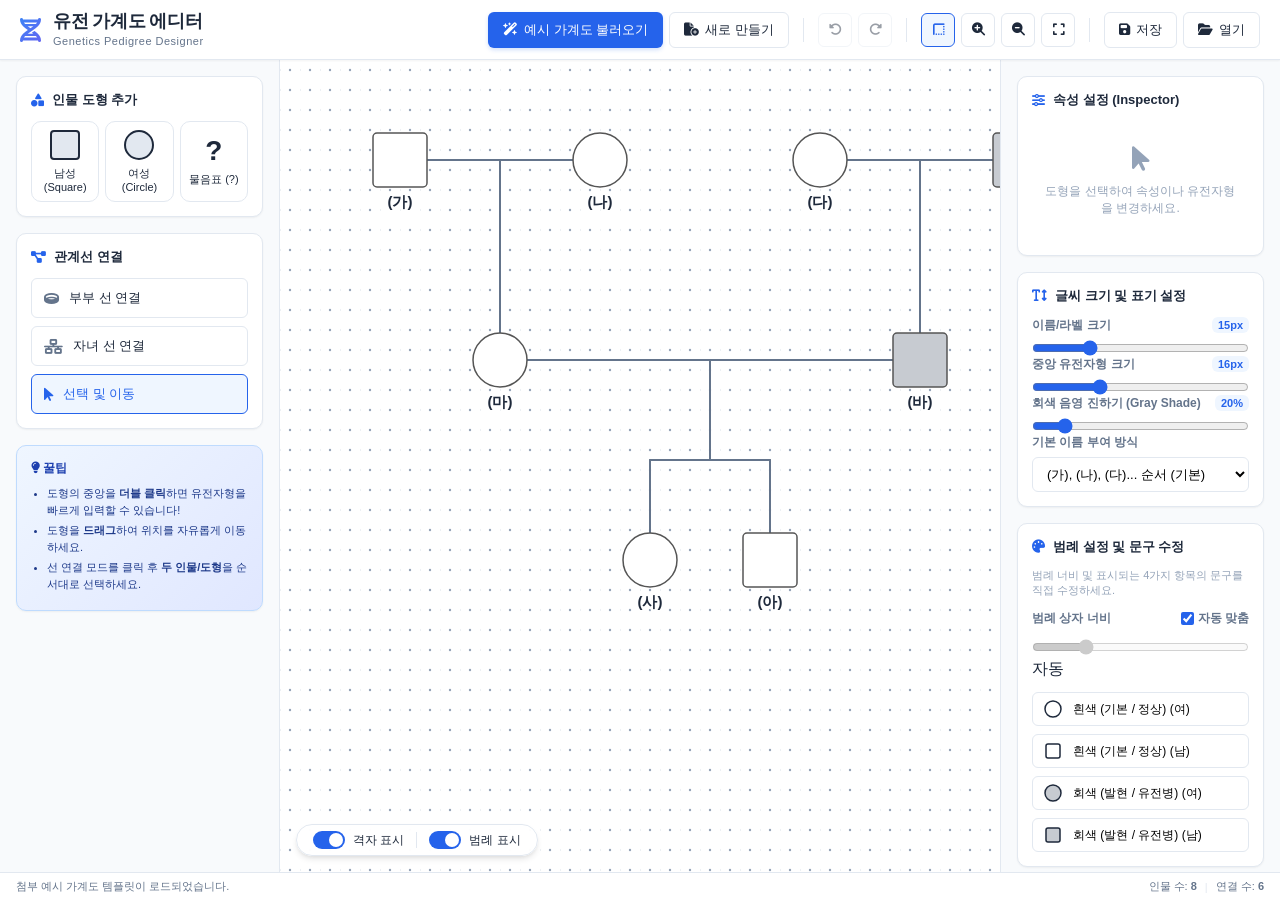
==== index.html @ 8b869900 "update" ====
<!DOCTYPE html>
<html lang="ko">
<head>
  <meta charset="UTF-8">
  <meta name="viewport" content="width=device-width, initial-scale=1.0">
  <title>유전 가계도 에디터 (Genetics Pedigree Builder)</title>
  <!-- Google Fonts for modern typography -->
  <link rel="preconnect" href="https://fonts.googleapis.com">
  <link rel="preconnect" href="https://fonts.gstatic.com" crossorigin>
  <link href="https://fonts.googleapis.com/css2?family=Pretendard:wght@300;400;500;600;700&family=Outfit:wght@400;600;700&display=swap" rel="stylesheet">
  <!-- FontAwesome Icons -->
  <link rel="stylesheet" href="https://cdnjs.cloudflare.com/ajax/libs/font-awesome/6.4.0/css/all.min.css">
  <link rel="stylesheet" href="styles.css">
</head>
<body>
  <div id="app" class="app-container">
    <!-- Top Header & Navigation Bar -->
    <header class="top-bar">
      <div class="brand">
        <i class="fa-solid fa-dna logo-icon"></i>
        <div class="title-group">
          <h1>유전 가계도 에디터</h1>
          <span class="subtitle">Genetics Pedigree Designer</span>
        </div>
      </div>

      <div class="top-tools">
        <div class="btn-group">
          <button id="btn-template-sample" class="btn btn-primary" title="첨부 이미지 예시 가계도 불러오기">
            <i class="fa-solid fa-wand-magic-sparkles"></i> 예시 가계도 불러오기
          </button>
          <button id="btn-clear" class="btn btn-outline" title="새 가계도">
            <i class="fa-solid fa-file-circle-plus"></i> 새로 만들기
          </button>
        </div>

        <div class="divider"></div>

        <div class="btn-group">
          <button id="btn-undo" class="btn btn-icon" title="실행 취소 (Ctrl+Z)" disabled>
            <i class="fa-solid fa-rotate-left"></i>
          </button>
          <button id="btn-redo" class="btn btn-icon" title="다시 실행 (Ctrl+Y)" disabled>
            <i class="fa-solid fa-rotate-right"></i>
          </button>
        </div>

        <div class="divider"></div>

        <div class="btn-group">
          <button id="btn-snap-grid" class="btn btn-icon active" title="격자 자석 스냅 (On/Off)">
            <i class="fa-solid fa-border-top-left"></i>
          </button>
          <button id="btn-zoom-in" class="btn btn-icon" title="확대">
            <i class="fa-solid fa-magnifying-glass-plus"></i>
          </button>
          <button id="btn-zoom-out" class="btn btn-icon" title="축소">
            <i class="fa-solid fa-magnifying-glass-minus"></i>
          </button>
          <button id="btn-zoom-reset" class="btn btn-icon" title="화면 맞춤">
            <i class="fa-solid fa-expand"></i>
          </button>
        </div>

        <div class="divider"></div>

        <div class="btn-group">
          <button id="btn-save-json" class="btn btn-outline" title="프로젝트 저장 (.json)">
            <i class="fa-solid fa-floppy-disk"></i> 저장
          </button>
          <label id="btn-load-json-label" class="btn btn-outline" title="프로젝트 불러오기 (.json)">
            <i class="fa-solid fa-folder-open"></i> 열기
            <input type="file" id="btn-load-json" accept=".json" hidden>
          </label>
        </div>
      </div>
    </header>

    <!-- Main Workspace -->
    <main class="main-body">
      <!-- Left Sidebar: Tools & Node Adders -->
      <aside class="left-sidebar">
        <div class="sidebar-section">
          <h3><i class="fa-solid fa-shapes"></i> 인물 도형 추가</h3>
          <div class="tool-grid">
            <button id="tool-add-male" class="tool-card" title="남성(네모) 추가">
              <div class="shape-preview male-preview"></div>
              <span>남성 (Square)</span>
            </button>
            <button id="tool-add-female" class="tool-card" title="여성(동그라미) 추가">
              <div class="shape-preview female-preview"></div>
              <span>여성 (Circle)</span>
            </button>
            <button id="tool-add-question" class="tool-card" title="물음표(?) 기호 추가 (문제 출제용)">
              <div class="shape-preview question-preview">?</div>
              <span>물음표 (?)</span>
            </button>
          </div>
        </div>

        <div class="sidebar-section">
          <h3><i class="fa-solid fa-diagram-project"></i> 관계선 연결</h3>
          <div class="tool-list">
            <button id="tool-connect-spouse" class="tool-btn" title="부부(결혼선) 연결">
              <i class="fa-solid fa-ring"></i>
              <span>부부 선 연결</span>
            </button>
            <button id="tool-connect-child" class="tool-btn" title="부모-자녀 연결">
              <i class="fa-solid fa-network-wired"></i>
              <span>자녀 선 연결</span>
            </button>
            <button id="tool-select-mode" class="tool-btn active" title="선택 / 이동 모드">
              <i class="fa-solid fa-arrow-pointer"></i>
              <span>선택 및 이동</span>
            </button>
          </div>
        </div>

        <div class="sidebar-section tip-box">
          <h4><i class="fa-solid fa-lightbulb"></i> 꿀팁</h4>
          <ul>
            <li>도형의 중앙을 <strong>더블 클릭</strong>하면 유전자형을 빠르게 입력할 수 있습니다!</li>
            <li>도형을 <strong>드래그</strong>하여 위치를 자유롭게 이동하세요.</li>
            <li>선 연결 모드를 클릭 후 <strong>두 인물/도형</strong>을 순서대로 선택하세요.</li>
          </ul>
        </div>
      </aside>

      <!-- Center Viewport (SVG Canvas Container) -->
      <div id="canvas-container" class="canvas-container">
        <!-- SVG Canvas element -->
        <svg id="svg-canvas" width="100%" height="100%" xmlns="http://www.w3.org/2000/svg">
          <defs>
            <!-- SVG Gradients matching sample image -->
            <!-- Blue Glossy Gradient for Trait 1 / Normal -->
            <radialGradient id="grad-blue-male" cx="30%" cy="30%" r="70%">
              <stop offset="0%" stop-color="#a6e3ff" />
              <stop offset="40%" stop-color="#67baf5" />
              <stop offset="100%" stop-color="#3b8dcf" />
            </radialGradient>

            <radialGradient id="grad-blue-female" cx="35%" cy="35%" r="65%">
              <stop offset="0%" stop-color="#b6e8ff" />
              <stop offset="45%" stop-color="#6fc2f8" />
              <stop offset="100%" stop-color="#3d91d6" />
            </radialGradient>

            <!-- Yellow Glossy Gradient for Trait 2 / Affected -->
            <radialGradient id="grad-yellow-male" cx="30%" cy="30%" r="70%">
              <stop offset="0%" stop-color="#fff8d1" />
              <stop offset="45%" stop-color="#fce282" />
              <stop offset="100%" stop-color="#e0b848" />
            </radialGradient>

            <radialGradient id="grad-yellow-female" cx="35%" cy="35%" r="65%">
              <stop offset="0%" stop-color="#fff9da" />
              <stop offset="45%" stop-color="#fce58c" />
              <stop offset="100%" stop-color="#e3bd4d" />
            </radialGradient>

            <!-- Red Glossy Gradient -->
            <radialGradient id="grad-red" cx="30%" cy="30%" r="70%">
              <stop offset="0%" stop-color="#ffb8b8" />
              <stop offset="45%" stop-color="#f86f6f" />
              <stop offset="100%" stop-color="#d63d3d" />
            </radialGradient>

            <!-- Green Glossy Gradient -->
            <radialGradient id="grad-green" cx="30%" cy="30%" r="70%">
              <stop offset="0%" stop-color="#b8ffd2" />
              <stop offset="45%" stop-color="#5be386" />
              <stop offset="100%" stop-color="#2fb357" />
            </radialGradient>

            <!-- Purple Glossy Gradient -->
            <radialGradient id="grad-purple" cx="30%" cy="30%" r="70%">
              <stop offset="0%" stop-color="#e8c8ff" />
              <stop offset="45%" stop-color="#b87bf8" />
              <stop offset="100%" stop-color="#8d3dd6" />
            </radialGradient>

            <!-- Drop shadow filters -->
            <filter id="shadow" x="-10%" y="-10%" width="130%" height="130%">
              <feDropShadow dx="2" dy="3" stdDeviation="3" flood-color="#000" flood-opacity="0.22" />
            </filter>
            <filter id="selection-glow" x="-20%" y="-20%" width="140%" height="140%">
              <feDropShadow dx="0" dy="0" stdDeviation="4" flood-color="#3b82f6" flood-opacity="0.8" />
            </filter>
          </defs>

          <!-- Canvas background grid pattern -->
          <g id="grid-group"></g>

          <!-- Main graphics layer wrapped for pan & zoom -->
          <g id="viewport-group">
            <!-- Connection lines layer (behind nodes) -->
            <g id="connections-group"></g>
            <!-- Nodes layer -->
            <g id="nodes-group"></g>
            <!-- Legend overlay layer -->
            <g id="legend-group"></g>
          </g>
        </svg>

        <!-- Floating Action Banner / Mode Indicator -->
        <div id="mode-banner" class="mode-banner hidden">
          <span id="mode-banner-text">부부로 연결할 첫 번째 인물을 선택하세요...</span>
          <button id="btn-cancel-mode" class="btn btn-sm btn-outline"><i class="fa-solid fa-xmark"></i> 취소</button>
        </div>

        <!-- Floating Canvas Controls -->
        <div class="canvas-controls">
          <label class="toggle-switch" title="격자(그리드) 표시 여부">
            <input type="checkbox" id="toggle-grid" checked>
            <span class="slider"></span>
            <span class="toggle-label">격자 표시</span>
          </label>
          <div class="control-divider"></div>
          <label class="toggle-switch" title="범례 표시 여부">
            <input type="checkbox" id="toggle-legend" checked>
            <span class="slider"></span>
            <span class="toggle-label">범례 표시</span>
          </label>
        </div>

        <!-- Inline Genotype Quick Editor overlay (appears on double-click) -->
        <div id="inline-editor" class="inline-editor hidden">
          <div class="inline-editor-header">
            <span>유전자형 입력</span>
            <button id="inline-close" class="btn-close-sm">&times;</button>
          </div>
          <input type="text" id="inline-input" placeholder="예: Tt, TT, tt, X^R X^r" autocomplete="off" spellcheck="false">
          <div class="quick-genotype-buttons">
            <button type="button" class="q-btn btn-question-q" data-text="?">?</button>
            <button type="button" class="q-btn" data-text="T">T</button>
            <button type="button" class="q-btn" data-text="t">t</button>
            <button type="button" class="q-btn" data-text="A">A</button>
            <button type="button" class="q-btn" data-text="a">a</button>
            <button type="button" class="q-btn" data-text="B">B</button>
            <button type="button" class="q-btn" data-text="b">b</button>
            <button type="button" class="q-btn" data-text="X^R">X<sup>R</sup></button>
            <button type="button" class="q-btn" data-text="X^r">X<sup>r</sup></button>
            <button type="button" class="q-btn" data-text="Y">Y</button>
          </div>
          <div class="inline-editor-footer">
            <button id="inline-save" class="btn btn-sm btn-primary">확인 (Enter)</button>
          </div>
        </div>
      </div>

      <!-- Right Sidebar: Inspector & Legend Manager -->
      <aside class="right-sidebar">
        <!-- Selected Item Inspector -->
        <div class="sidebar-section">
          <h3><i class="fa-solid fa-sliders"></i> 속성 설정 (Inspector)</h3>
          
          <div id="no-selection-msg" class="empty-inspector">
            <i class="fa-solid fa-mouse-pointer"></i>
            <p>도형을 선택하여 속성이나 유전자형을 변경하세요.</p>
          </div>

          <div id="node-inspector" class="inspector-form hidden">
            <div class="form-group">
              <label for="input-node-label">번호 / 이름</label>
              <input type="text" id="input-node-label" class="form-control" placeholder="예: 1, 2, 3 또는 이름">
            </div>

            <div class="form-group">
              <label for="input-node-genotype">유전자형 (도형 중앙)</label>
              <div class="input-with-button" style="display: flex; gap: 6px;">
                <input type="text" id="input-node-genotype" class="form-control" placeholder="예: Tt, TT, tt 또는 ?">
                <button id="btn-quick-question" class="btn btn-sm btn-outline" style="white-space: nowrap;" title="중앙에 물음표(?) 입력">
                  <i class="fa-solid fa-question"></i> ? 입력
                </button>
              </div>
              <small class="form-hint">도형의 중앙을 더블클릭해서도 입력할 수 있습니다.</small>
            </div>

            <div class="form-group">
              <label>성별 (형태)</label>
              <div class="gender-radio-group">
                <label class="radio-card">
                  <input type="radio" name="node-gender" value="male">
                  <span class="card-content">
                    <div class="shape-icon male"></div>
                    남성 (Square)
                  </span>
                </label>
                <label class="radio-card">
                  <input type="radio" name="node-gender" value="female">
                  <span class="card-content">
                    <div class="shape-icon female"></div>
                    여성 (Circle)
                  </span>
                </label>
                <label class="radio-card">
                  <input type="radio" name="node-gender" value="question">
                  <span class="card-content">
                    <div class="shape-icon question">?</div>
                    물음표 (?)
                  </span>
                </label>
              </div>
            </div>

            <div class="form-group">
              <label for="select-node-phenotype">표현형 (색상 / 특성)</label>
              <select id="select-node-phenotype" class="form-control">
                <!-- Dynamically populated from phenotypes list -->
              </select>
            </div>

            <div class="form-group row-btn-group">
              <button id="btn-delete-selected" class="btn btn-danger btn-block">
                <i class="fa-solid fa-trash"></i> 이 인물 삭제
              </button>
            </div>
          </div>

          <div id="connection-inspector" class="inspector-form hidden">
            <h4>연결선 속성</h4>
            <p id="connection-info-text">부부/자녀 연결선</p>
            <button id="btn-delete-connection" class="btn btn-danger btn-block">
              <i class="fa-solid fa-trash"></i> 연결선 삭제
            </button>
          </div>
        </div>

        <!-- Text & Font Size Controls -->
        <div class="sidebar-section">
          <h3><i class="fa-solid fa-text-height"></i> 글씨 크기 및 표기 설정</h3>
          <div class="form-group">
            <div class="flex-label">
              <label for="input-label-font-size">이름/라벨 크기</label>
              <span id="val-label-font-size" class="size-badge">15px</span>
            </div>
            <input type="range" id="input-label-font-size" min="10" max="30" value="15" class="slider-control">
          </div>
          <div class="form-group">
            <div class="flex-label">
              <label for="input-genotype-font-size">중앙 유전자형 크기</label>
              <span id="val-genotype-font-size" class="size-badge">16px</span>
            </div>
            <input type="range" id="input-genotype-font-size" min="10" max="30" value="16" class="slider-control">
          </div>
          <div class="form-group">
            <div class="flex-label">
              <label for="input-gray-darkness">회색 음영 진하기 (Gray Shade)</label>
              <span id="val-gray-darkness" class="size-badge">20%</span>
            </div>
            <input type="range" id="input-gray-darkness" min="10" max="90" value="20" class="slider-control">
          </div>
          <div class="form-group">
            <label for="select-label-naming">기본 이름 부여 방식</label>
            <select id="select-label-naming" class="form-control">
              <option value="korean" selected>(가), (나), (다)... 순서 (기본)</option>
              <option value="number">1, 2, 3... 순서</option>
            </select>
          </div>
        </div>

        <!-- Legend Items Custom Editor -->
        <div class="sidebar-section">
          <h3><i class="fa-solid fa-palette"></i> 범례 설정 및 문구 수정</h3>
          <p class="section-desc">범례 너비 및 표시되는 4가지 항목의 문구를 직접 수정하세요.</p>
          
          <div class="form-group mb-3">
            <div class="label-header">
              <label for="input-legend-width">범례 상자 너비</label>
              <div class="checkbox-inline">
                <input type="checkbox" id="check-legend-auto-width" checked>
                <label for="check-legend-auto-width">자동 맞춤</label>
              </div>
            </div>
            <div class="slider-container">
              <input type="range" id="input-legend-width" min="130" max="350" value="180" class="slider-control" disabled>
              <span id="val-legend-width" class="slider-val">자동</span>
            </div>
          </div>
          
          <div class="legend-inputs-list">
            <div class="legend-input-item">
              <div class="legend-swatch female-swatch" title="흰색 동그라미 (여성)">
                <svg width="20" height="20"><circle cx="10" cy="10" r="8" fill="#ffffff" stroke="#1e293b" stroke-width="1.5"/></svg>
              </div>
              <input type="text" id="input-legend-0" class="form-control legend-text-input" value="흰색 (기본 / 정상) (여)">
            </div>
            
            <div class="legend-input-item">
              <div class="legend-swatch male-swatch" title="흰색 네모 (남성)">
                <svg width="20" height="20"><rect x="3" y="3" width="14" height="14" rx="2" fill="#ffffff" stroke="#1e293b" stroke-width="1.5"/></svg>
              </div>
              <input type="text" id="input-legend-1" class="form-control legend-text-input" value="흰색 (기본 / 정상) (남)">
            </div>
            
            <div class="legend-input-item">
              <div class="legend-swatch female-gray-swatch" title="회색 동그라미 (여성)">
                <svg width="20" height="20"><circle cx="10" cy="10" r="8" fill="hsl(215, 10%, 80%)" class="svg-gray-swatch" stroke="#1e293b" stroke-width="1.5"/></svg>
              </div>
              <input type="text" id="input-legend-2" class="form-control legend-text-input" value="회색 (발현 / 유전병) (여)">
            </div>
            
            <div class="legend-input-item">
              <div class="legend-swatch male-gray-swatch" title="회색 네모 (남성)">
                <svg width="20" height="20"><rect x="3" y="3" width="14" height="14" rx="2" fill="hsl(215, 10%, 80%)" class="svg-gray-swatch" stroke="#1e293b" stroke-width="1.5"/></svg>
              </div>
              <input type="text" id="input-legend-3" class="form-control legend-text-input" value="회색 (발현 / 유전병) (남)">
            </div>
          </div>
        </div>
      </aside>
    </main>

    <!-- Footer status bar -->
    <footer class="footer-bar">
      <div class="status-left">
        <span id="status-text">준비 완료</span>
      </div>
      <div class="status-right">
        <span>인물 수: <strong id="stat-node-count">0</strong></span>
        <span class="separator">|</span>
        <span>연결 수: <strong id="stat-conn-count">0</strong></span>
      </div>
    </footer>
  </div>

  <script type="module" src="app.js"></script>
</body>
</html>
---- styles.css ----
/* CSS Reset & Variable Design System */
:root {
  --font-main: 'Pretendard', -apple-system, BlinkMacSystemFont, 'Segoe UI', Roboto, sans-serif;
  --font-display: 'Outfit', sans-serif;

  /* Color Palette - Modern Clean Lab Theme */
  --bg-app: #f4f7fc;
  --bg-panel: #ffffff;
  --bg-sidebar: #f8fafc;
  --bg-canvas: #ffffff;
  
  --border-color: #e2e8f0;
  --border-focus: #3b82f6;

  --text-primary: #1e293b;
  --text-secondary: #64748b;
  --text-muted: #94a3b8;

  --primary-color: #2563eb;
  --primary-hover: #1d4ed8;
  --primary-light: #eff6ff;

  --success-color: #10b981;
  --success-hover: #059669;

  --danger-color: #ef4444;
  --danger-hover: #dc2626;

  --shadow-sm: 0 1px 2px 0 rgba(0, 0, 0, 0.05);
  --shadow-md: 0 4px 6px -1px rgba(0, 0, 0, 0.1), 0 2px 4px -1px rgba(0, 0, 0, 0.06);
  --shadow-lg: 0 10px 15px -3px rgba(0, 0, 0, 0.1), 0 4px 6px -2px rgba(0, 0, 0, 0.05);
  --shadow-floating: 0 20px 25px -5px rgba(0, 0, 0, 0.15), 0 10px 10px -5px rgba(0, 0, 0, 0.04);

  --radius-sm: 6px;
  --radius-md: 10px;
  --radius-lg: 16px;
  --radius-full: 9999px;
}

* {
  box-sizing: border-box;
  margin: 0;
  padding: 0;
}

body, html {
  width: 100%;
  height: 100%;
  font-family: var(--font-main);
  background-color: var(--bg-app);
  color: var(--text-primary);
  overflow: hidden;
  user-select: none;
}

.app-container {
  display: flex;
  flex-direction: column;
  height: 100vh;
  width: 100vw;
}

/* Header & Top Bar */
.top-bar {
  display: flex;
  align-items: center;
  justify-content: space-between;
  height: 60px;
  padding: 0 20px;
  background-color: var(--bg-panel);
  border-bottom: 1px solid var(--border-color);
  box-shadow: var(--shadow-sm);
  z-index: 20;
}

.brand {
  display: flex;
  align-items: center;
  gap: 12px;
}

.logo-icon {
  font-size: 24px;
  color: var(--primary-color);
  background: linear-gradient(135deg, #3b82f6, #6366f1);
  -webkit-background-clip: text;
  -webkit-text-fill-color: transparent;
}

.title-group h1 {
  font-family: var(--font-display);
  font-size: 18px;
  font-weight: 700;
  color: var(--text-primary);
  line-height: 1.2;
}

.title-group .subtitle {
  font-size: 11px;
  color: var(--text-secondary);
  font-weight: 500;
  letter-spacing: 0.5px;
}

.top-tools {
  display: flex;
  align-items: center;
  gap: 10px;
}

.divider {
  width: 1px;
  height: 24px;
  background-color: var(--border-color);
  margin: 0 4px;
}

/* Button UI Components */
.btn-group {
  display: flex;
  align-items: center;
  gap: 6px;
}

.btn {
  display: inline-flex;
  align-items: center;
  justify-content: center;
  gap: 6px;
  padding: 8px 14px;
  font-size: 13px;
  font-weight: 500;
  border-radius: var(--radius-sm);
  border: 1px solid transparent;
  cursor: pointer;
  transition: all 0.18s ease;
  white-space: nowrap;
}

.btn:disabled {
  opacity: 0.45;
  cursor: not-allowed;
}

.btn-primary {
  background-color: var(--primary-color);
  color: #ffffff;
  box-shadow: 0 2px 4px rgba(37, 99, 235, 0.2);
}

.btn-primary:hover:not(:disabled) {
  background-color: var(--primary-hover);
  box-shadow: 0 4px 8px rgba(37, 99, 235, 0.3);
}

.btn-success {
  background-color: var(--success-color);
  color: #ffffff;
}

.btn-success:hover:not(:disabled) {
  background-color: var(--success-hover);
}

.btn-outline {
  background-color: var(--bg-panel);
  border-color: var(--border-color);
  color: var(--text-primary);
}

.btn-outline:hover:not(:disabled) {
  background-color: var(--bg-sidebar);
  border-color: var(--text-muted);
}

.btn-icon {
  width: 34px;
  height: 34px;
  padding: 0;
  border-radius: var(--radius-sm);
  background-color: var(--bg-panel);
  border: 1px solid var(--border-color);
  color: var(--text-primary);
}

.btn-icon:hover:not(:disabled) {
  background-color: var(--bg-sidebar);
  color: var(--primary-color);
}

.btn-icon.active {
  background-color: var(--primary-light);
  border-color: var(--primary-color);
  color: var(--primary-color);
}

.btn-danger {
  background-color: var(--danger-color);
  color: #ffffff;
}

.btn-danger:hover:not(:disabled) {
  background-color: var(--danger-hover);
}

.btn-xs {
  padding: 4px 8px;
  font-size: 11px;
}

.btn-sm {
  padding: 6px 10px;
  font-size: 12px;
}

.btn-block {
  width: 100%;
}

/* Main Layout */
.main-body {
  display: flex;
  flex: 1;
  overflow: hidden;
  position: relative;
}

/* Sidebars */
.left-sidebar, .right-sidebar {
  width: 280px;
  background-color: var(--bg-sidebar);
  border-right: 1px solid var(--border-color);
  display: flex;
  flex-direction: column;
  gap: 16px;
  padding: 16px;
  overflow-y: auto;
  z-index: 10;
}

.right-sidebar {
  border-right: none;
  border-left: 1px solid var(--border-color);
}

.sidebar-section {
  background-color: var(--bg-panel);
  border: 1px solid var(--border-color);
  border-radius: var(--radius-md);
  padding: 14px;
  box-shadow: var(--shadow-sm);
}

.sidebar-section h3 {
  font-size: 13px;
  font-weight: 600;
  color: var(--text-primary);
  margin-bottom: 12px;
  display: flex;
  align-items: center;
  gap: 8px;
}

.sidebar-section h3 i {
  color: var(--primary-color);
}

.section-header-flex {
  display: flex;
  align-items: center;
  justify-content: space-between;
}

.section-header-flex h3 {
  margin-bottom: 0;
}

/* Tool cards for left sidebar */
.tool-grid {
  display: grid;
  grid-template-columns: repeat(3, 1fr);
  gap: 6px;
}

.tool-card {
  display: flex;
  flex-direction: column;
  align-items: center;
  justify-content: center;
  gap: 6px;
  padding: 8px 4px;
  background-color: var(--bg-panel);
  border: 1px solid var(--border-color);
  border-radius: var(--radius-md);
  cursor: pointer;
  transition: all 0.2s ease;
}

.tool-card:hover {
  border-color: var(--primary-color);
  transform: translateY(-2px);
  box-shadow: var(--shadow-md);
  background-color: var(--primary-light);
}

.shape-preview {
  width: 30px;
  height: 30px;
  border: 2px solid #1e293b;
}

.male-preview {
  border-radius: 4px;
  background-color: #e2e8f0;
}

.female-preview {
  border-radius: 50%;
  background-color: #e2e8f0;
}

.question-preview {
  border: none !important;
  background-color: transparent !important;
  display: flex;
  align-items: center;
  justify-content: center;
  font-weight: bold;
  font-size: 28px;
  color: #1e293b;
}

.shape-icon.question {
  display: flex;
  align-items: center;
  justify-content: center;
  font-weight: bold;
  font-size: 20px;
  color: #1e293b;
  border: none !important;
  background-color: transparent !important;
}

.btn-question-q {
  background-color: #eff6ff !important;
  color: #2563eb !important;
  font-weight: bold !important;
  border-color: #93c5fd !important;
}

.tool-card span {
  font-size: 11px;
  font-weight: 500;
  color: var(--text-primary);
  text-align: center;
}

.tool-list {
  display: flex;
  flex-direction: column;
  gap: 8px;
}

.tool-btn {
  display: flex;
  align-items: center;
  gap: 10px;
  padding: 10px 12px;
  background-color: var(--bg-panel);
  border: 1px solid var(--border-color);
  border-radius: var(--radius-sm);
  font-size: 13px;
  font-weight: 500;
  color: var(--text-primary);
  cursor: pointer;
  transition: all 0.15s ease;
}

.tool-btn i {
  font-size: 15px;
  color: var(--text-secondary);
}

.tool-btn:hover {
  background-color: var(--bg-sidebar);
  border-color: var(--primary-color);
}

.tool-btn.active {
  background-color: var(--primary-light);
  border-color: var(--primary-color);
  color: var(--primary-color);
}

.tool-btn.active i {
  color: var(--primary-color);
}

.tip-box {
  background: linear-gradient(135deg, #eff6ff 0%, #e0e7ff 100%);
  border: 1px solid #bfdbfe;
}

.tip-box h4 {
  font-size: 12px;
  font-weight: 600;
  color: #1e40af;
  margin-bottom: 8px;
}

.tip-box ul {
  padding-left: 16px;
  font-size: 11px;
  color: #1e3a8a;
  line-height: 1.5;
}

.tip-box li {
  margin-bottom: 4px;
}

/* Canvas Viewport */
.canvas-container {
  flex: 1;
  background-color: var(--bg-canvas);
  position: relative;
  overflow: hidden;
  cursor: grab;
}

.canvas-container:active {
  cursor: grabbing;
}

#svg-canvas {
  width: 100%;
  height: 100%;
  display: block;
}

/* Floating Banner */
.mode-banner {
  position: absolute;
  top: 16px;
  left: 50%;
  transform: translateX(-50%);
  background-color: #1e293b;
  color: #ffffff;
  padding: 8px 16px;
  border-radius: var(--radius-full);
  font-size: 13px;
  font-weight: 500;
  display: flex;
  align-items: center;
  gap: 12px;
  box-shadow: var(--shadow-lg);
  z-index: 30;
  animation: fadeInDown 0.25s ease-out;
}

.mode-banner.hidden {
  display: none;
}

@keyframes fadeInDown {
  from { opacity: 0; transform: translate(-50%, -10px); }
  to { opacity: 1; transform: translate(-50%, 0); }
}

/* Canvas Controls */
.canvas-controls {
  position: absolute;
  bottom: 16px;
  left: 16px;
  background-color: rgba(255, 255, 255, 0.92);
  backdrop-filter: blur(8px);
  border: 1px solid var(--border-color);
  border-radius: var(--radius-full);
  padding: 6px 16px;
  box-shadow: var(--shadow-md);
  z-index: 25;
  display: flex;
  align-items: center;
  gap: 12px;
}

.control-divider {
  width: 1px;
  height: 16px;
  background-color: var(--border-color);
}

.toggle-switch {
  display: inline-flex;
  align-items: center;
  gap: 8px;
  cursor: pointer;
  font-size: 12px;
  font-weight: 500;
}

.toggle-switch input {
  display: none;
}

.slider {
  width: 32px;
  height: 18px;
  background-color: #cbd5e1;
  border-radius: var(--radius-full);
  position: relative;
  transition: background-color 0.2s;
}

.slider::before {
  content: '';
  position: absolute;
  width: 14px;
  height: 14px;
  border-radius: 50%;
  background-color: white;
  top: 2px;
  left: 2px;
  transition: transform 0.2s;
}

.toggle-switch input:checked + .slider {
  background-color: var(--primary-color);
}

.toggle-switch input:checked + .slider::before {
  transform: translateX(14px);
}

/* Inline Double-Click Genotype Editor */
.inline-editor {
  position: absolute;
  width: 240px;
  background-color: #ffffff;
  border: 1px solid var(--border-color);
  border-radius: var(--radius-md);
  box-shadow: var(--shadow-floating);
  padding: 12px;
  z-index: 100;
  display: flex;
  flex-direction: column;
  gap: 8px;
  transform: translate(-50%, -50%);
  animation: popupScale 0.15s ease-out;
}

.inline-editor.hidden {
  display: none;
}

@keyframes popupScale {
  from { opacity: 0; transform: translate(-50%, -45%) scale(0.92); }
  to { opacity: 1; transform: translate(-50%, -50%) scale(1); }
}

.inline-editor-header {
  display: flex;
  justify-content: space-between;
  align-items: center;
  font-size: 12px;
  font-weight: 600;
  color: var(--text-secondary);
}

.btn-close-sm {
  background: none;
  border: none;
  font-size: 16px;
  cursor: pointer;
  color: var(--text-muted);
}

.btn-close-sm:hover {
  color: var(--danger-color);
}

#inline-input {
  width: 100%;
  padding: 8px 10px;
  font-size: 14px;
  font-weight: 600;
  border: 1px solid var(--border-color);
  border-radius: var(--radius-sm);
  text-align: center;
  outline: none;
  font-family: monospace;
}

#inline-input:focus {
  border-color: var(--primary-color);
  box-shadow: 0 0 0 3px rgba(37, 99, 235, 0.15);
}

.quick-genotype-buttons {
  display: grid;
  grid-template-columns: repeat(5, 1fr);
  gap: 4px;
}

.q-btn {
  padding: 4px 0;
  font-size: 12px;
  font-weight: 600;
  background-color: var(--bg-sidebar);
  border: 1px solid var(--border-color);
  border-radius: var(--radius-sm);
  cursor: pointer;
  transition: all 0.12s;
}

.q-btn:hover {
  background-color: var(--primary-light);
  border-color: var(--primary-color);
  color: var(--primary-color);
}

.inline-editor-footer {
  display: flex;
  justify-content: flex-end;
}

/* Inspector Controls */
.empty-inspector {
  display: flex;
  flex-direction: column;
  align-items: center;
  justify-content: center;
  padding: 24px 12px;
  text-align: center;
  color: var(--text-muted);
  gap: 10px;
}

.empty-inspector i {
  font-size: 28px;
}

.empty-inspector p {
  font-size: 12px;
  line-height: 1.4;
}

.inspector-form {
  display: flex;
  flex-direction: column;
  gap: 12px;
}

.inspector-form.hidden {
  display: none;
}

.form-group {
  display: flex;
  flex-direction: column;
  gap: 6px;
}

.form-group label {
  font-size: 12px;
  font-weight: 600;
  color: var(--text-secondary);
}

.form-control {
  padding: 8px 10px;
  font-size: 13px;
  border: 1px solid var(--border-color);
  border-radius: var(--radius-sm);
  outline: none;
  background-color: var(--bg-panel);
  transition: border-color 0.15s;
}

.form-control:focus {
  border-color: var(--primary-color);
  box-shadow: 0 0 0 3px rgba(37, 99, 235, 0.12);
}

.form-hint {
  font-size: 10px;
  color: var(--text-muted);
}

.gender-radio-group {
  display: grid;
  grid-template-columns: 1fr 1fr;
  gap: 8px;
}

.radio-card {
  cursor: pointer;
}

.radio-card input {
  display: none;
}

.card-content {
  display: flex;
  align-items: center;
  gap: 6px;
  padding: 6px 8px;
  border: 1px solid var(--border-color);
  border-radius: var(--radius-sm);
  font-size: 11px;
  font-weight: 500;
  background-color: var(--bg-panel);
}

.shape-icon {
  width: 14px;
  height: 14px;
  background-color: var(--text-secondary);
}

.shape-icon.male {
  border-radius: 2px;
}

.shape-icon.female {
  border-radius: 50%;
}

.radio-card input:checked + .card-content {
  border-color: var(--primary-color);
  background-color: var(--primary-light);
  color: var(--primary-color);
}

/* Phenotype List in Right Sidebar */
.phenotype-list {
  display: flex;
  flex-direction: column;
  gap: 8px;
  margin-top: 10px;
  max-height: 220px;
  overflow-y: auto;
}

.phenotype-item {
  display: flex;
  align-items: center;
  gap: 8px;
  padding: 6px 8px;
  background-color: var(--bg-sidebar);
  border: 1px solid var(--border-color);
  border-radius: var(--radius-sm);
}

.phenotype-color-swatch {
  width: 16px;
  height: 16px;
  border-radius: 50%;
  border: 1px solid rgba(0,0,0,0.2);
  flex-shrink: 0;
}

.phenotype-name-input {
  flex: 1;
  font-size: 11px;
  border: none;
  background: transparent;
  padding: 2px 4px;
}

.phenotype-name-input:focus {
  background-color: white;
  border-radius: 3px;
  outline: 1px solid var(--primary-color);
}

.btn-remove-pheno {
  background: none;
  border: none;
  color: var(--text-muted);
  cursor: pointer;
  font-size: 12px;
}

.btn-remove-pheno:hover {
  color: var(--danger-color);
}

/* Footer Status Bar */
.footer-bar {
  height: 28px;
  background-color: var(--bg-panel);
  border-top: 1px solid var(--border-color);
  display: flex;
  align-items: center;
  justify-content: space-between;
  padding: 0 16px;
  font-size: 11px;
  color: var(--text-secondary);
}

.status-right {
  display: flex;
  align-items: center;
  gap: 8px;
}

.separator {
  color: var(--border-color);
}

/* SVG Interactive Element Styles */
.pedigree-node {
  cursor: move;
  transition: filter 0.15s ease;
}

.pedigree-node:hover {
  filter: drop-shadow(0 4px 8px rgba(0,0,0,0.25));
}

.pedigree-node.selected shape-element {
  stroke: #2563eb;
  stroke-width: 3px;
}

.node-shape {
  stroke: #555555;
  stroke-width: 1.5px;
  transition: stroke 0.15s, stroke-width 0.15s;
}

.node-shape.selected {
  stroke: #2563eb;
  stroke-width: 3px;
}

.node-shape-question, .node-shape-question.selected {
  fill: none !important;
  stroke: none !important;
  stroke-width: 0 !important;
}

.flex-label {
  display: flex;
  justify-content: space-between;
  align-items: center;
}

.size-badge {
  font-size: 11px;
  font-weight: 700;
  color: var(--primary-color);
  background-color: var(--primary-light);
  padding: 2px 6px;
  border-radius: var(--radius-sm);
}

.slider-control {
  width: 100%;
  accent-color: var(--primary-color);
  cursor: pointer;
}

.node-genotype-text {
  font-family: var(--font-main);
  font-weight: 700;
  fill: #1e293b;
  text-anchor: middle;
  dominant-baseline: central;
  pointer-events: none;
  user-select: none;
  paint-order: stroke fill;
  stroke: #ffffff;
  stroke-width: 3px;
  stroke-linejoin: round;
}

.node-label-text {
  font-family: var(--font-main);
  font-weight: 600;
  fill: #1e293b;
  text-anchor: middle;
  pointer-events: none;
  user-select: none;
  paint-order: stroke fill;
  stroke: #ffffff;
  stroke-width: 5px;
  stroke-linejoin: round;
}

.pedigree-line {
  fill: none;
  stroke: #64748b;
  stroke-width: 2px;
  stroke-linecap: round;
  stroke-linejoin: round;
  transition: stroke 0.15s, stroke-width 0.15s;
}

.pedigree-line.selected,
.pedigree-line.hovered {
  stroke: #2563eb;
  stroke-width: 3.5px;
}

.pedigree-line:hover {
  stroke: #3b82f6;
  stroke-width: 3px;
  cursor: pointer;
}

/* Legend Box on SVG */
#legend-group {
  cursor: move;
  user-select: none;
}

#legend-group:hover .legend-box-rect {
  stroke: #2563eb;
  stroke-width: 2px;
  filter: drop-shadow(0 4px 10px rgba(37,99,235,0.18));
}

.legend-box-rect {
  fill: #ffffff;
  stroke: #cbd5e1;
  stroke-width: 1.5px;
  rx: 8;
  ry: 8;
  filter: drop-shadow(0 2px 6px rgba(0,0,0,0.08));
  transition: stroke 0.15s, stroke-width 0.15s;
}

.legend-text {
  font-family: var(--font-main);
  font-size: 13px;
  fill: #334155;
  pointer-events: none;
}

/* Legend Custom Input Controls in Inspector */
.section-desc {
  font-size: 11px;
  color: var(--text-muted);
  margin-top: 4px;
  margin-bottom: 12px;
  line-height: 1.4;
}

.legend-inputs-list {
  display: flex;
  flex-direction: column;
  gap: 8px;
}

.legend-input-item {
  display: flex;
  align-items: center;
  gap: 8px;
  background-color: var(--bg-surface);
  border: 1px solid var(--border-color);
  border-radius: var(--radius-sm);
  padding: 4px 8px;
  transition: border-color 0.15s;
}

.legend-input-item:focus-within {
  border-color: var(--primary-color);
  box-shadow: 0 0 0 2px rgba(37,99,235,0.1);
}

.legend-swatch {
  display: flex;
  align-items: center;
  justify-content: center;
  flex-shrink: 0;
  width: 24px;
  height: 24px;
}

.legend-text-input {
  flex: 1;
  border: none !important;
  background: transparent !important;
  padding: 4px 0 !important;
  font-size: 12px !important;
  box-shadow: none !important;
}

.label-header {
  display: flex;
  justify-content: space-between;
  align-items: center;
  margin-bottom: 6px;
}

.checkbox-inline {
  display: flex;
  align-items: center;
  gap: 4px;
  font-size: 11px;
  color: var(--text-secondary);
  cursor: pointer;
}

.checkbox-inline input[type="checkbox"] {
  cursor: pointer;
  accent-color: var(--primary-color);
}

.mb-3 {
  margin-bottom: 12px;
}
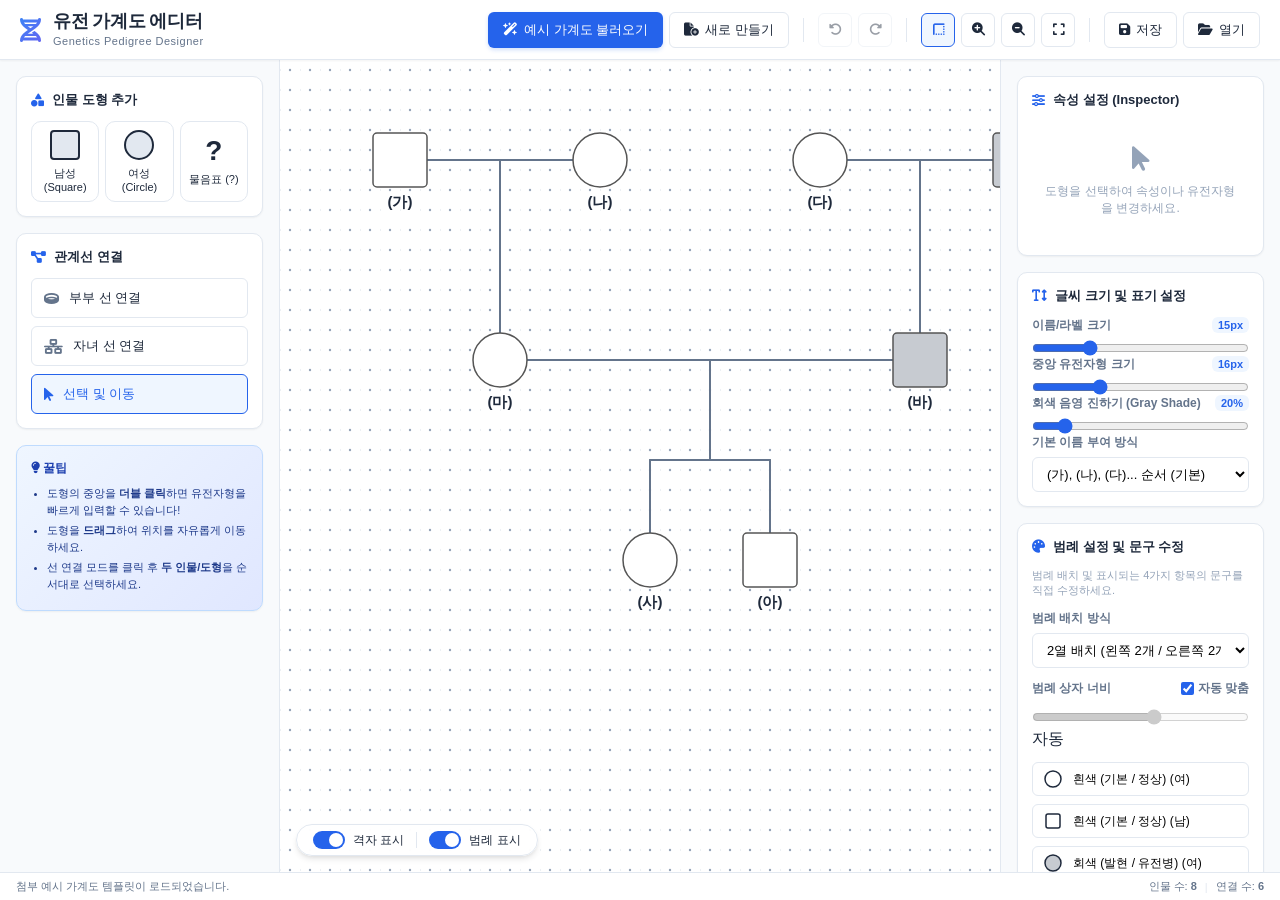
==== commit 616c4a7e: "update" ====
--- a/index.html
+++ b/index.html
@@ -362,8 +362,16 @@
         <!-- Legend Items Custom Editor -->
         <div class="sidebar-section">
           <h3><i class="fa-solid fa-palette"></i> 범례 설정 및 문구 수정</h3>
-          <p class="section-desc">범례 너비 및 표시되는 4가지 항목의 문구를 직접 수정하세요.</p>
+          <p class="section-desc">범례 배치 및 표시되는 4가지 항목의 문구를 직접 수정하세요.</p>
           
+          <div class="form-group mb-3">
+            <label for="select-legend-layout">범례 배치 방식</label>
+            <select id="select-legend-layout" class="form-control">
+              <option value="2col" selected>2열 배치 (왼쪽 2개 / 오른쪽 2개, 2줄)</option>
+              <option value="1col">1열 세로 배치 (4줄)</option>
+            </select>
+          </div>
+
           <div class="form-group mb-3">
             <div class="label-header">
               <label for="input-legend-width">범례 상자 너비</label>
@@ -373,7 +381,7 @@
               </div>
             </div>
             <div class="slider-container">
-              <input type="range" id="input-legend-width" min="130" max="350" value="180" class="slider-control" disabled>
+              <input type="range" id="input-legend-width" min="130" max="500" value="340" class="slider-control" disabled>
               <span id="val-legend-width" class="slider-val">자동</span>
             </div>
           </div>
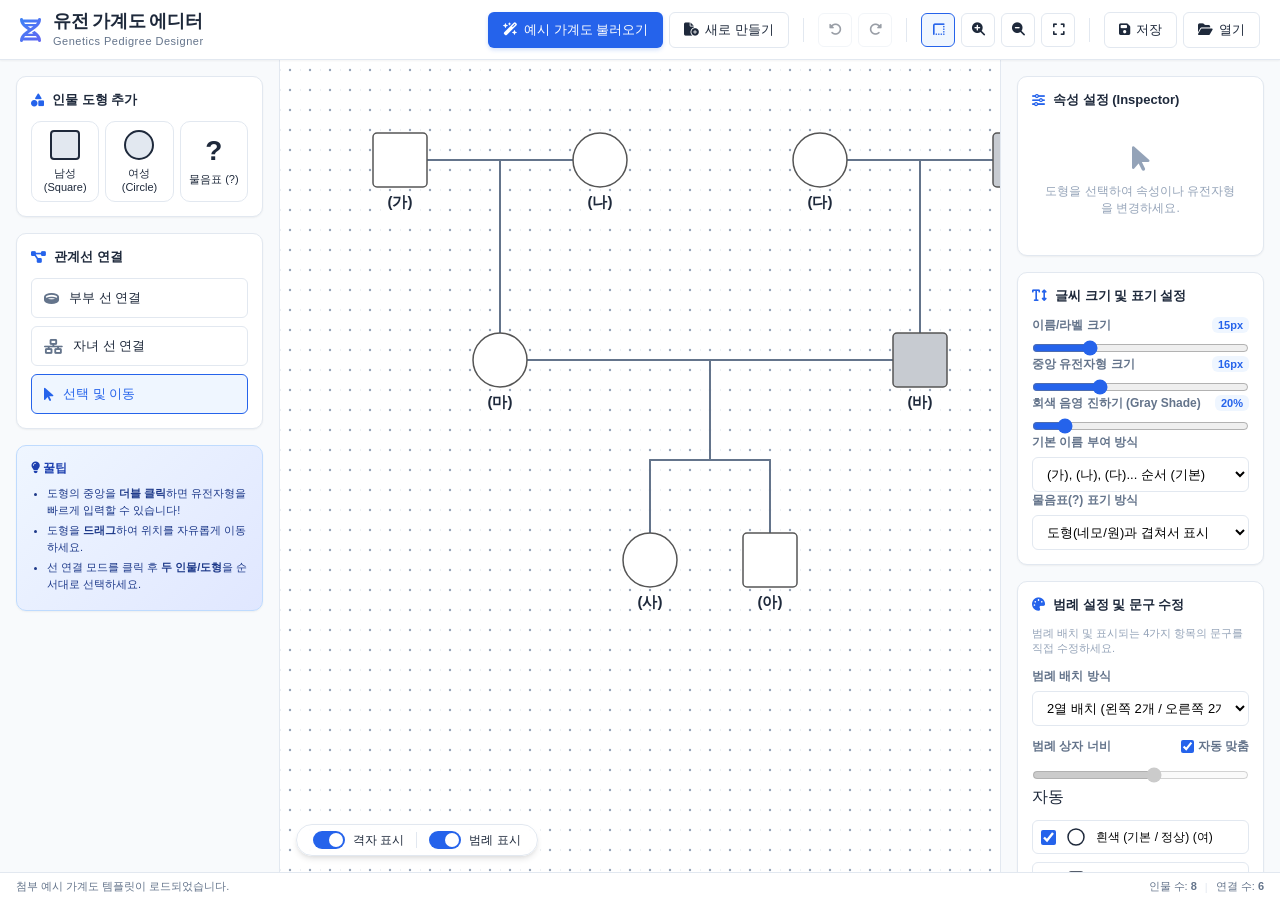
==== commit 5cbc6779: "update" ====
--- a/index.html
+++ b/index.html
@@ -310,6 +310,15 @@
               </select>
             </div>
 
+            <div class="form-group">
+              <label for="select-node-question-style">이 인물의 물음표 표기</label>
+              <select id="select-node-question-style" class="form-control">
+                <option value="auto" selected>전체 설정 따름</option>
+                <option value="overlay">도형과 겹침 (네모/원 내부 ?)</option>
+                <option value="standalone">물음표만 단독 표시 (?만)</option>
+              </select>
+            </div>
+
             <div class="form-group row-btn-group">
               <button id="btn-delete-selected" class="btn btn-danger btn-block">
                 <i class="fa-solid fa-trash"></i> 이 인물 삭제
@@ -355,6 +364,13 @@
             <select id="select-label-naming" class="form-control">
               <option value="korean" selected>(가), (나), (다)... 순서 (기본)</option>
               <option value="number">1, 2, 3... 순서</option>
+            </select>
+          </div>
+          <div class="form-group">
+            <label for="select-question-style">물음표(?) 표기 방식</label>
+            <select id="select-question-style" class="form-control">
+              <option value="standalone">물음표만 단독 표시 (도형 없음)</option>
+              <option value="overlay" selected>도형(네모/원)과 겹쳐서 표시</option>
             </select>
           </div>
         </div>
@@ -388,6 +404,7 @@
           
           <div class="legend-inputs-list">
             <div class="legend-input-item">
+              <input type="checkbox" id="check-legend-item-0" checked class="legend-item-checkbox" title="범례 표시 여부">
               <div class="legend-swatch female-swatch" title="흰색 동그라미 (여성)">
                 <svg width="20" height="20"><circle cx="10" cy="10" r="8" fill="#ffffff" stroke="#1e293b" stroke-width="1.5"/></svg>
               </div>
@@ -395,6 +412,7 @@
             </div>
             
             <div class="legend-input-item">
+              <input type="checkbox" id="check-legend-item-1" checked class="legend-item-checkbox" title="범례 표시 여부">
               <div class="legend-swatch male-swatch" title="흰색 네모 (남성)">
                 <svg width="20" height="20"><rect x="3" y="3" width="14" height="14" rx="2" fill="#ffffff" stroke="#1e293b" stroke-width="1.5"/></svg>
               </div>
@@ -402,6 +420,7 @@
             </div>
             
             <div class="legend-input-item">
+              <input type="checkbox" id="check-legend-item-2" checked class="legend-item-checkbox" title="범례 표시 여부">
               <div class="legend-swatch female-gray-swatch" title="회색 동그라미 (여성)">
                 <svg width="20" height="20"><circle cx="10" cy="10" r="8" fill="hsl(215, 10%, 80%)" class="svg-gray-swatch" stroke="#1e293b" stroke-width="1.5"/></svg>
               </div>
@@ -409,6 +428,7 @@
             </div>
             
             <div class="legend-input-item">
+              <input type="checkbox" id="check-legend-item-3" checked class="legend-item-checkbox" title="범례 표시 여부">
               <div class="legend-swatch male-gray-swatch" title="회색 네모 (남성)">
                 <svg width="20" height="20"><rect x="3" y="3" width="14" height="14" rx="2" fill="hsl(215, 10%, 80%)" class="svg-gray-swatch" stroke="#1e293b" stroke-width="1.5"/></svg>
               </div>
--- a/styles.css
+++ b/styles.css
@@ -963,7 +963,19 @@
   border: 1px solid var(--border-color);
   border-radius: var(--radius-sm);
   padding: 4px 8px;
-  transition: border-color 0.15s;
+  transition: opacity 0.15s, border-color 0.15s;
+}
+
+.legend-input-item.unchecked {
+  opacity: 0.45;
+}
+
+.legend-item-checkbox {
+  cursor: pointer;
+  accent-color: var(--primary-color);
+  width: 15px;
+  height: 15px;
+  flex-shrink: 0;
 }
 
 .legend-input-item:focus-within {
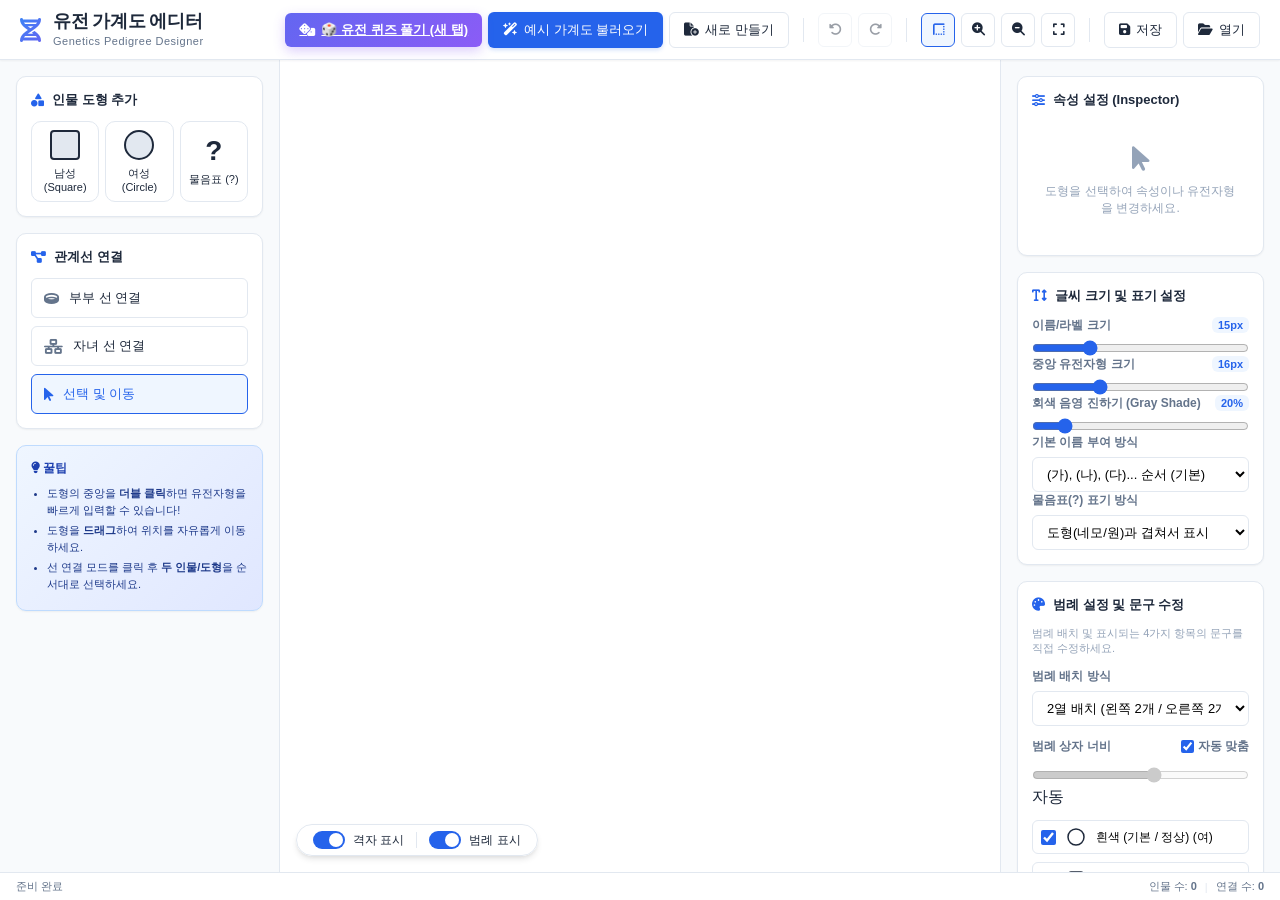
==== commit a5b2d650: "update" ====
--- a/index.html
+++ b/index.html
@@ -26,6 +26,9 @@
 
       <div class="top-tools">
         <div class="btn-group">
+          <a href="quiz.html" target="_blank" class="btn btn-quiz-glow" title="새 탭에서 유전 가계도 퀴즈 풀기">
+            <i class="fa-solid fa-dice"></i> 🎲 유전 퀴즈 풀기 (새 탭)
+          </a>
           <button id="btn-template-sample" class="btn btn-primary" title="첨부 이미지 예시 가계도 불러오기">
             <i class="fa-solid fa-wand-magic-sparkles"></i> 예시 가계도 불러오기
           </button>
@@ -241,9 +244,6 @@
             <button type="button" class="q-btn" data-text="X^R">X<sup>R</sup></button>
             <button type="button" class="q-btn" data-text="X^r">X<sup>r</sup></button>
             <button type="button" class="q-btn" data-text="Y">Y</button>
-          </div>
-          <div class="inline-editor-footer">
-            <button id="inline-save" class="btn btn-sm btn-primary">확인 (Enter)</button>
           </div>
         </div>
       </div>
--- a/styles.css
+++ b/styles.css
@@ -1025,3 +1025,1172 @@
 .mb-3 {
   margin-bottom: 12px;
 }
+
+/* --- Quiz Feature Custom UI Side Panel --- */
+.btn-quiz-glow {
+  background: linear-gradient(135deg, #6366f1, #8b5cf6);
+  color: #ffffff;
+  border: none;
+  box-shadow: 0 4px 12px rgba(139, 92, 246, 0.3);
+  font-weight: 600;
+  position: relative;
+  overflow: hidden;
+  transition: all 0.25s ease;
+}
+
+.btn-quiz-glow:hover, .btn-quiz-glow.active {
+  transform: translateY(-1px);
+  background: linear-gradient(135deg, #4f46e5, #7c3aed);
+  box-shadow: 0 6px 16px rgba(124, 58, 237, 0.45);
+}
+
+.quiz-panel {
+  width: 360px;
+  min-width: 340px;
+  max-width: 400px;
+  background: var(--bg-panel);
+  border-left: 1px solid var(--border-color);
+  border-right: 1px solid var(--border-color);
+  display: flex;
+  flex-direction: column;
+  height: 100%;
+  z-index: 15;
+  box-shadow: -4px 0 15px rgba(0, 0, 0, 0.04);
+  transition: all 0.25s ease;
+  overflow: hidden;
+}
+
+.quiz-panel.hidden {
+  display: none !important;
+}
+
+.quiz-panel-header {
+  padding: 14px 18px;
+  background: #f8fafc;
+  border-bottom: 1px solid var(--border-color);
+  display: flex;
+  align-items: center;
+  justify-content: space-between;
+}
+
+.quiz-header-title {
+  display: flex;
+  align-items: center;
+  gap: 10px;
+}
+
+.quiz-header-title h3 {
+  font-size: 15px;
+  font-weight: 700;
+  color: var(--text-primary);
+}
+
+.quiz-header-title p {
+  font-size: 11px;
+  color: var(--text-secondary);
+  margin-top: 1px;
+}
+
+.btn-close-md {
+  background: none;
+  border: none;
+  font-size: 22px;
+  color: var(--text-muted);
+  cursor: pointer;
+  padding: 4px 8px;
+  border-radius: var(--radius-sm);
+  transition: color 0.15s ease;
+}
+
+.btn-close-md:hover {
+  color: var(--danger-color);
+  background: rgba(239, 68, 68, 0.1);
+}
+
+.quiz-panel-body {
+  padding: 16px;
+  overflow-y: auto;
+  flex: 1;
+  display: flex;
+  flex-direction: column;
+  gap: 14px;
+}
+
+.quiz-tabs-container {
+  display: flex;
+  gap: 6px;
+  background: #f1f5f9;
+  padding: 4px;
+  border-radius: var(--radius-md);
+}
+
+.quiz-trait-tab {
+  flex: 1;
+  padding: 8px 6px;
+  font-size: 12px;
+  font-weight: 600;
+  border: none;
+  background: transparent;
+  color: var(--text-secondary);
+  border-radius: var(--radius-sm);
+  cursor: pointer;
+  display: flex;
+  align-items: center;
+  justify-content: center;
+  gap: 4px;
+  transition: all 0.2s ease;
+  white-space: nowrap;
+}
+
+.quiz-trait-tab:hover {
+  color: var(--primary-color);
+  background: rgba(255, 255, 255, 0.6);
+}
+
+.quiz-trait-tab.active {
+  background: #ffffff;
+  color: var(--primary-color);
+  box-shadow: var(--shadow-sm);
+}
+
+.quiz-info-card {
+  background: #eff6ff;
+  border: 1px solid #bfdbfe;
+  border-radius: var(--radius-md);
+  padding: 12px 14px;
+  color: #1e3a8a;
+}
+
+.quiz-info-card h4 {
+  font-size: 13px;
+  font-weight: 700;
+  margin-bottom: 4px;
+}
+
+.quiz-info-card p {
+  font-size: 11px;
+  line-height: 1.4;
+}
+
+.quiz-section-title {
+  display: flex;
+  align-items: center;
+  justify-content: space-between;
+  font-size: 12px;
+  font-weight: 600;
+  color: var(--text-primary);
+  border-bottom: 1px dashed var(--border-color);
+  padding-bottom: 6px;
+}
+
+.quiz-section-title small {
+  font-weight: 400;
+  color: var(--text-muted);
+}
+
+.quiz-input-grid {
+  display: grid;
+  grid-template-columns: repeat(auto-fill, minmax(140px, 1fr));
+  gap: 8px;
+}
+
+.quiz-input-item {
+  display: flex;
+  flex-direction: column;
+  gap: 6px;
+  padding: 8px 10px;
+  background: #f8fafc;
+  border: 1px solid var(--border-color);
+  border-radius: var(--radius-md);
+  transition: border-color 0.15s ease;
+}
+
+.quiz-input-item.correct {
+  border-color: var(--success-color);
+  background: #ecfdf5;
+}
+
+.quiz-input-item.incorrect {
+  border-color: var(--danger-color);
+  background: #fef2f2;
+}
+
+.quiz-input-item.focused-node {
+  border-color: var(--primary-color);
+  box-shadow: 0 0 0 2px rgba(37, 99, 235, 0.25);
+  background: #ffffff;
+}
+
+.quiz-node-label {
+  font-weight: 700;
+  font-size: 13px;
+  color: var(--text-primary);
+}
+
+.quiz-input-field {
+  width: 100%;
+  padding: 5px 8px;
+  font-size: 13px;
+  font-weight: 600;
+  border: 1px solid var(--border-color);
+  border-radius: var(--radius-sm);
+  outline: none;
+}
+
+.quiz-input-field:focus {
+  border-color: var(--primary-color);
+  box-shadow: 0 0 0 2px rgba(37, 99, 235, 0.15);
+}
+
+.quiz-allele-btns {
+  display: flex;
+  gap: 3px;
+  flex-wrap: wrap;
+}
+
+.btn-allele-sm {
+  padding: 3px 6px;
+  font-size: 11px;
+  font-weight: 700;
+  background: #ffffff;
+  border: 1px solid var(--border-color);
+  border-radius: 4px;
+  cursor: pointer;
+  transition: all 0.15s ease;
+}
+
+.btn-allele-sm:hover {
+  background: var(--primary-light);
+  color: var(--primary-color);
+  border-color: var(--primary-color);
+}
+
+.btn-clear-sm {
+  background: #f1f5f9;
+  color: var(--text-muted);
+}
+
+/* --- Person Selection Chips & Selected Person Card --- */
+.quiz-person-chips {
+  display: flex;
+  gap: 6px;
+  flex-wrap: wrap;
+  padding: 4px 0;
+}
+
+.person-chip {
+  display: inline-flex;
+  align-items: center;
+  gap: 4px;
+  padding: 5px 10px;
+  font-size: 12px;
+  font-weight: 600;
+  background: #f1f5f9;
+  border: 1px solid var(--border-color);
+  border-radius: var(--radius-full);
+  cursor: pointer;
+  transition: all 0.18s ease;
+  color: var(--text-secondary);
+}
+
+.person-chip:hover {
+  background: #e2e8f0;
+  color: var(--text-primary);
+}
+
+.person-chip.active {
+  background: var(--primary-color);
+  color: #ffffff;
+  border-color: var(--primary-hover);
+  box-shadow: 0 2px 6px rgba(37, 99, 235, 0.3);
+}
+
+.person-chip.correct {
+  border-color: var(--success-color);
+  background: #ecfdf5;
+  color: #166534;
+}
+
+.person-chip.correct.active {
+  background: var(--success-color);
+  color: #ffffff;
+}
+
+.person-chip.incorrect {
+  border-color: var(--danger-color);
+  background: #fef2f2;
+  color: #991b1b;
+}
+
+.person-chip.incorrect.active {
+  background: var(--danger-color);
+  color: #ffffff;
+}
+
+.chip-status {
+  font-size: 10px;
+  font-weight: 700;
+  opacity: 0.85;
+}
+
+.selected-person-card {
+  background: #ffffff;
+  border: 1px solid var(--border-color);
+  border-radius: var(--radius-md);
+  box-shadow: var(--shadow-sm);
+  overflow: hidden;
+  display: flex;
+  flex-direction: column;
+}
+
+.selected-person-header {
+  padding: 10px 14px;
+  background: #f8fafc;
+  border-bottom: 1px solid var(--border-color);
+  display: flex;
+  align-items: center;
+  justify-content: space-between;
+}
+
+.person-title {
+  display: flex;
+  align-items: center;
+  gap: 6px;
+  font-size: 13px;
+  color: var(--text-primary);
+}
+
+.shape-icon-sm {
+  font-size: 12px;
+  color: var(--primary-color);
+}
+
+.phenotype-pill {
+  font-size: 11px;
+  font-weight: 600;
+  padding: 2px 8px;
+  background: #e2e8f0;
+  color: var(--text-primary);
+  border-radius: var(--radius-full);
+}
+
+.selected-person-body {
+  padding: 12px 14px;
+  display: flex;
+  flex-direction: column;
+  gap: 10px;
+}
+
+.card-input-label {
+  font-size: 11px;
+  font-weight: 600;
+  color: var(--text-secondary);
+}
+
+.input-with-clear {
+  display: flex;
+  gap: 6px;
+  align-items: center;
+}
+
+.card-input {
+  font-size: 15px !important;
+  font-weight: 700 !important;
+  padding: 6px 10px !important;
+  letter-spacing: 0.5px;
+}
+
+.allele-btn-group {
+  display: flex;
+  gap: 6px;
+  flex-wrap: wrap;
+}
+
+.genotype-preset-group {
+  display: flex;
+  gap: 6px;
+  flex-wrap: wrap;
+  margin-top: 4px;
+}
+
+.btn-genotype-preset {
+  padding: 8px 12px;
+  font-size: 13px;
+  font-weight: 700;
+  background: #f8fafc;
+  border: 1.5px solid var(--border-color);
+  border-radius: var(--radius-sm);
+  color: var(--text-primary);
+  cursor: pointer;
+  transition: all 0.15s ease;
+  flex: 1;
+  min-width: 52px;
+  text-align: center;
+}
+
+.btn-genotype-preset:hover {
+  background: #eff6ff;
+  border-color: #3b82f6;
+  color: #1d4ed8;
+  transform: translateY(-1px);
+}
+
+.btn-genotype-preset.active {
+  background: #2563eb;
+  border-color: #1d4ed8;
+  color: #ffffff;
+  box-shadow: 0 2px 6px rgba(37, 99, 235, 0.3);
+}
+
+.btn-genotype-preset.preset-unknown {
+  background: #f1f5f9;
+  border-color: #cbd5e1;
+  color: #64748b;
+}
+
+.btn-genotype-preset.preset-unknown:hover {
+  background: #e2e8f0;
+  color: #334155;
+}
+
+.btn-genotype-preset.preset-unknown.active {
+  background: #64748b;
+  border-color: #475569;
+  color: #ffffff;
+}
+
+.btn-allele-sm.active {
+  background: #2563eb;
+  color: #ffffff;
+  border-color: #1d4ed8;
+  font-weight: 700;
+}
+
+.btn-allele-sm.btn-unknown-sm {
+  color: #64748b;
+}
+
+.btn-allele-sm.btn-unknown-sm.active {
+  background: #64748b;
+  color: #ffffff;
+  border-color: #475569;
+}
+
+.btn-allele-md {
+  padding: 6px 12px;
+  font-size: 13px;
+  font-weight: 700;
+  background: #f8fafc;
+  border: 1px solid var(--border-color);
+  border-radius: var(--radius-sm);
+  cursor: pointer;
+  transition: all 0.15s ease;
+  flex: 1;
+  min-width: 38px;
+  text-align: center;
+}
+
+.btn-allele-md:hover {
+  background: var(--primary-light);
+  color: var(--primary-color);
+  border-color: var(--primary-color);
+}
+
+.btn-check-person-glow {
+  background: linear-gradient(135deg, #2563eb, #3b82f6);
+  font-weight: 700;
+  padding: 8px 14px;
+  box-shadow: 0 2px 6px rgba(37, 99, 235, 0.25);
+}
+
+.individual-feedback {
+  padding: 10px 12px;
+  border-radius: var(--radius-sm);
+  font-size: 12px;
+  line-height: 1.4;
+  display: flex;
+  flex-direction: column;
+  gap: 4px;
+}
+
+.individual-feedback.success {
+  background: #dcfce7;
+  border: 1px solid #86efac;
+  color: #166534;
+}
+
+.individual-feedback.warning {
+  background: #fef2f2;
+  border: 1px solid #fca5a5;
+  color: #991b1b;
+}
+
+.feedback-title {
+  font-weight: 700;
+  display: flex;
+  align-items: center;
+  gap: 6px;
+}
+
+.feedback-reason {
+  font-size: 11px;
+  opacity: 0.9;
+}
+
+.result-score-title {
+  font-size: 14px;
+  font-weight: 700;
+  display: flex;
+  align-items: center;
+  gap: 6px;
+  margin-bottom: 2px;
+}
+
+.quiz-explanation-box {
+  background: #f8fafc;
+  border: 1px solid var(--border-color);
+  border-radius: var(--radius-md);
+  padding: 12px;
+}
+
+.quiz-explanation-box h4 {
+  font-size: 12px;
+  font-weight: 700;
+  margin-bottom: 8px;
+  color: var(--text-primary);
+  display: flex;
+  align-items: center;
+  gap: 6px;
+}
+
+.explanation-list {
+  list-style: none;
+  display: flex;
+  flex-direction: column;
+  gap: 8px;
+}
+
+.explanation-list li {
+  font-size: 11px;
+  line-height: 1.4;
+  background: #ffffff;
+  padding: 6px 10px;
+  border-radius: var(--radius-sm);
+  border: 1px solid var(--border-color);
+}
+
+.genotype-badge {
+  display: inline-block;
+  padding: 1px 5px;
+  background: #e0e7ff;
+  color: #3730a3;
+  font-weight: 700;
+  border-radius: 4px;
+  margin-left: 4px;
+}
+
+.explanation-reason {
+  color: var(--text-secondary);
+  margin-top: 3px;
+}
+
+.quiz-panel-footer {
+  padding: 12px 16px;
+  background: #f8fafc;
+  border-top: 1px solid var(--border-color);
+  display: flex;
+  flex-direction: column;
+  gap: 8px;
+}
+
+.footer-btn-row {
+  display: flex;
+  gap: 8px;
+}
+
+.btn-half {
+  flex: 1;
+}
+
+.btn-block {
+  width: 100%;
+}
+
+.btn-submit-glow {
+  background: linear-gradient(135deg, #2563eb, #3b82f6);
+  box-shadow: 0 3px 8px rgba(37, 99, 235, 0.3);
+}
+
+/* --- Standalone Quiz Page (quiz.html) Specific Layout --- */
+.quiz-page {
+  background: var(--bg-app);
+}
+
+.quiz-top-bar {
+  display: flex;
+  align-items: center;
+  justify-content: space-between;
+  padding: 0 20px;
+}
+
+.header-tabs {
+  max-width: 480px;
+}
+
+.quiz-main-body {
+  display: flex;
+  flex: 1;
+  height: calc(100vh - 90px);
+  overflow: hidden;
+  position: relative;
+}
+
+.quiz-canvas-container {
+  flex: 1;
+  background: #ffffff;
+  position: relative;
+  overflow: hidden;
+}
+
+.quiz-standalone-panel {
+  display: flex !important;
+  width: 380px;
+  min-width: 360px;
+  max-width: 420px;
+  background: var(--bg-panel);
+  border-left: 1px solid var(--border-color);
+  height: 100%;
+}
+
+.quiz-canvas-tip {
+  position: absolute;
+  top: 16px;
+  left: 20px;
+  background: rgba(255, 255, 255, 0.92);
+  border: 1px solid var(--border-color);
+  padding: 8px 14px;
+  border-radius: var(--radius-full);
+  font-size: 12px;
+  color: var(--text-secondary);
+  box-shadow: var(--shadow-sm);
+  backdrop-filter: blur(4px);
+  pointer-events: none;
+  z-index: 10;
+}
+
+.quiz-score-badge {
+  position: absolute;
+  top: 16px;
+  right: 20px;
+  background: rgba(255, 255, 255, 0.95);
+  border: 1.5px solid #cbd5e1;
+  padding: 6px 14px;
+  border-radius: var(--radius-full);
+  font-size: 13px;
+  font-weight: 700;
+  color: var(--text-primary);
+  box-shadow: var(--shadow-md);
+  backdrop-filter: blur(4px);
+  z-index: 10;
+  display: flex;
+  align-items: center;
+  gap: 6px;
+  user-select: none;
+}
+
+.quiz-score-badge i {
+  color: #16a34a;
+  font-size: 15px;
+}
+
+.quiz-score-badge strong {
+  color: #2563eb;
+  font-size: 16px;
+}
+
+.btn-genotype-preset:disabled,
+.btn-genotype-preset[disabled] {
+  opacity: 0.45 !important;
+  cursor: not-allowed !important;
+  pointer-events: none !important;
+  transform: none !important;
+  box-shadow: none !important;
+}
+
+.card-input:disabled {
+  background: #f1f5f9 !important;
+  color: #64748b !important;
+  cursor: not-allowed !important;
+}
+  backdrop-filter: blur(4px);
+  pointer-events: none;
+  z-index: 10;
+}
+
+.quiz-node-g.selected circle,
+.quiz-node-g.selected rect {
+  stroke: #2563eb !important;
+  stroke-width: 3px !important;
+}
+
+#legend-group {
+  cursor: grab;
+  user-select: none;
+}
+
+#legend-group:active {
+  cursor: grabbing;
+}
+
+.canvas-zoom-tools {
+  position: absolute;
+  bottom: 20px;
+  left: 20px;
+  display: flex;
+  align-items: center;
+  gap: 6px;
+  background: rgba(255, 255, 255, 0.92);
+  border: 1px solid var(--border-color);
+  padding: 4px 8px;
+  border-radius: var(--radius-full);
+  box-shadow: var(--shadow-sm);
+  backdrop-filter: blur(4px);
+  z-index: 10;
+}
+
+.btn-zoom-sm {
+  width: 28px;
+  height: 28px;
+  border-radius: 50%;
+  border: 1px solid var(--border-color);
+  background: white;
+  color: var(--text-primary);
+  font-size: 11px;
+  display: flex;
+  align-items: center;
+  justify-content: center;
+  cursor: pointer;
+  transition: all 0.15s ease;
+}
+
+.btn-zoom-sm:hover {
+  background: var(--primary-color);
+  color: white;
+  border-color: var(--primary-color);
+}
+
+.zoom-badge {
+  font-size: 11px;
+  font-weight: 600;
+  color: var(--text-secondary);
+  padding: 0 6px;
+  min-width: 40px;
+  text-align: center;
+}
+
+/* Quiz Completion Modal & Confetti Canvas */
+.modal-overlay {
+  position: fixed;
+  top: 0;
+  left: 0;
+  width: 100vw;
+  height: 100vh;
+  background: rgba(15, 23, 42, 0.65);
+  backdrop-filter: blur(5px);
+  -webkit-backdrop-filter: blur(5px);
+  display: flex;
+  align-items: center;
+  justify-content: center;
+  z-index: 10000;
+  padding: 20px;
+}
+
+.modal-overlay.hidden {
+  display: none !important;
+}
+
+.confetti-canvas {
+  position: fixed;
+  top: 0;
+  left: 0;
+  width: 100vw;
+  height: 100vh;
+  pointer-events: none;
+  z-index: 10001;
+}
+
+.quiz-completion-card {
+  max-width: 440px;
+  width: 90%;
+  border-radius: var(--radius-lg);
+  overflow: hidden;
+  box-shadow: 0 20px 40px rgba(0, 0, 0, 0.35);
+  animation: modalPopIn 0.35s cubic-bezier(0.34, 1.56, 0.64, 1);
+  position: relative;
+  z-index: 10002;
+  background: #ffffff;
+}
+
+.quiz-modal-x-btn {
+  position: absolute;
+  top: 14px;
+  right: 14px;
+  width: 32px;
+  height: 32px;
+  border-radius: 50%;
+  background: rgba(0, 0, 0, 0.22);
+  color: #ffffff;
+  border: 1px solid rgba(255, 255, 255, 0.3);
+  font-size: 16px;
+  display: flex;
+  align-items: center;
+  justify-content: center;
+  cursor: pointer;
+  z-index: 10010;
+  transition: all 0.2s ease;
+}
+
+.quiz-modal-x-btn:hover {
+  background: rgba(0, 0, 0, 0.45);
+  transform: scale(1.12);
+}
+
+@keyframes modalPopIn {
+  from {
+    opacity: 0;
+    transform: scale(0.8) translateY(20px);
+  }
+  to {
+    opacity: 1;
+    transform: scale(1) translateY(0);
+  }
+}
+
+.quiz-modal-header {
+  padding: 24px 20px 18px;
+  text-align: center;
+  color: #ffffff;
+  position: relative;
+}
+
+.quiz-modal-header.success {
+  background: linear-gradient(135deg, #10b981, #059669);
+}
+
+.quiz-modal-header.warning {
+  background: linear-gradient(135deg, #f59e0b, #d97706);
+}
+
+.modal-icon-glow {
+  width: 64px;
+  height: 64px;
+  margin: 0 auto 12px;
+  background: rgba(255, 255, 255, 0.22);
+  border-radius: 50%;
+  display: flex;
+  align-items: center;
+  justify-content: center;
+  font-size: 32px;
+  box-shadow: 0 0 20px rgba(255, 255, 255, 0.4);
+}
+
+.quiz-modal-header h2 {
+  font-size: 20px;
+  font-weight: 700;
+  margin-bottom: 4px;
+}
+
+.quiz-modal-header p {
+  font-size: 13px;
+  opacity: 0.92;
+}
+
+.quiz-modal-body {
+  padding: 20px;
+  text-align: center;
+}
+
+.quiz-modal-score-box {
+  background: #f8fafc;
+  border: 1px solid var(--border-color);
+  border-radius: var(--radius-md);
+  padding: 12px 16px;
+  margin-bottom: 14px;
+  display: flex;
+  flex-direction: column;
+  align-items: center;
+  gap: 4px;
+}
+
+.score-label {
+  font-size: 12px;
+  color: var(--text-secondary);
+  font-weight: 600;
+}
+
+.score-value-row {
+  display: flex;
+  align-items: baseline;
+  gap: 6px;
+  font-family: 'Outfit', sans-serif;
+}
+
+.score-value-row strong {
+  font-size: 32px;
+  color: #2563eb;
+  font-weight: 700;
+}
+
+.score-divider {
+  font-size: 20px;
+  color: #94a3b8;
+}
+
+.score-value-row span {
+  font-size: 20px;
+  color: #64748b;
+  font-weight: 600;
+}
+
+.score-unit {
+  font-size: 14px;
+  color: var(--text-secondary);
+  font-family: var(--font-family);
+}
+
+.modal-desc-text {
+  font-size: 13px;
+  color: var(--text-secondary);
+  line-height: 1.5;
+}
+
+.quiz-modal-footer {
+  padding: 14px 20px 20px;
+  display: flex;
+  flex-direction: column;
+  gap: 8px;
+}
+
+/* ==========================================================================
+   📱 Mobile Responsive Layout & UX Optimization (@media max-width: 768px)
+   ========================================================================== */
+@media (max-width: 768px) {
+  /* 1. Hide non-essential layout items on mobile to maximize screen usage */
+  .footer-bar,
+  .quiz-canvas-tip,
+  .quiz-info-card,
+  .quiz-panel-header,
+  .title-group .subtitle {
+    display: none !important;
+  }
+
+  /* 2. Page & Header layout */
+  body.quiz-page {
+    overflow: hidden;
+    height: 100vh;
+    height: 100dvh;
+  }
+
+  .app-container {
+    height: 100vh;
+    height: 100dvh;
+    overflow: hidden;
+  }
+
+  .quiz-top-bar {
+    padding: 6px 12px;
+    height: auto;
+    min-height: 48px;
+    flex-wrap: wrap;
+    gap: 6px;
+    justify-content: space-between;
+    background: #ffffff;
+    border-bottom: 1px solid var(--border-color);
+  }
+
+  .quiz-top-bar .brand {
+    gap: 6px;
+  }
+
+  .quiz-top-bar .brand h1 {
+    font-size: 15px;
+    font-weight: 700;
+  }
+
+  .quiz-top-bar .logo-icon {
+    font-size: 16px;
+  }
+
+  /* Horizontal scrolling trait selection tabs */
+  .quiz-tabs-container.header-tabs {
+    order: 3;
+    width: 100%;
+    overflow-x: auto;
+    flex-wrap: nowrap;
+    white-space: nowrap;
+    padding: 2px 0 4px;
+    gap: 6px;
+    -webkit-overflow-scrolling: touch;
+    scrollbar-width: none;
+  }
+
+  .quiz-tabs-container.header-tabs::-webkit-scrollbar {
+    display: none;
+  }
+
+  .quiz-trait-tab {
+    padding: 5px 10px;
+    font-size: 12px;
+    flex-shrink: 0;
+  }
+
+  .btn-quiz-glow {
+    padding: 6px 10px;
+    font-size: 12px;
+  }
+
+  /* 3. Main Workspace Flex Stack: Top Canvas / Bottom Controls */
+  .quiz-main-body {
+    flex-direction: column !important;
+    height: calc(100vh - 86px);
+    height: calc(100dvh - 86px);
+    overflow: hidden;
+  }
+
+  /* Top Section: Canvas Stage */
+  .quiz-canvas-container {
+    height: 46vh !important;
+    min-height: 240px;
+    max-height: 52vh;
+    width: 100% !important;
+    border-bottom: 2px solid var(--border-color);
+    background: #f8fafc;
+    position: relative;
+    flex-shrink: 0;
+  }
+
+  /* Floating Score Badge on Mobile Canvas */
+  .quiz-score-badge {
+    top: 8px;
+    right: 8px;
+    padding: 4px 10px;
+    font-size: 12px;
+    border-radius: 20px;
+  }
+
+  /* Canvas Zoom Tools on Mobile */
+  .canvas-zoom-tools {
+    bottom: 8px;
+    left: 8px;
+    gap: 4px;
+  }
+
+  .btn-zoom-sm {
+    width: 28px;
+    height: 28px;
+    font-size: 11px;
+  }
+
+  .zoom-badge {
+    font-size: 10px;
+    min-width: 32px;
+  }
+
+  /* Bottom Section: Touch Control Panel */
+  .quiz-standalone-panel {
+    flex: 1;
+    width: 100% !important;
+    max-width: 100% !important;
+    height: 54vh;
+    overflow-y: auto;
+    background: #ffffff;
+    border-left: none !important;
+    padding: 8px 12px 16px !important;
+    box-sizing: border-box;
+  }
+
+  .quiz-panel-body {
+    padding: 0 !important;
+    gap: 8px !important;
+  }
+
+  /* Scrollable Person Chips Bar on Mobile */
+  .quiz-person-chips {
+    overflow-x: auto;
+    flex-wrap: nowrap;
+    white-space: nowrap;
+    padding: 4px 0 6px;
+    gap: 6px;
+    -webkit-overflow-scrolling: touch;
+    scrollbar-width: none;
+  }
+
+  .quiz-person-chips::-webkit-scrollbar {
+    display: none;
+  }
+
+  .person-chip {
+    padding: 6px 12px;
+    font-size: 13px;
+    flex-shrink: 0;
+  }
+
+  /* Touch-optimized One-click Preset Buttons */
+  .genotype-preset-group {
+    display: grid;
+    grid-template-columns: repeat(4, 1fr);
+    gap: 6px;
+    margin: 8px 0 4px;
+  }
+
+  .btn-genotype-preset {
+    padding: 10px 4px;
+    font-size: 14px;
+    font-weight: 700;
+    border-radius: 8px;
+  }
+
+  .btn-genotype-preset.preset-unknown {
+    font-size: 12px;
+  }
+
+  .selected-person-card {
+    border-radius: 12px;
+    box-shadow: 0 2px 8px rgba(0, 0, 0, 0.06);
+  }
+
+  .selected-person-header {
+    padding: 8px 12px;
+  }
+
+  .selected-person-body {
+    padding: 10px 12px;
+  }
+
+  /* Modal Card on Mobile */
+  .quiz-completion-card {
+    width: 92% !important;
+    max-width: 380px !important;
+    border-radius: 16px !important;
+  }
+
+  .quiz-modal-header {
+    padding: 18px 16px 14px;
+  }
+
+  .quiz-modal-header h2 {
+    font-size: 18px;
+  }
+
+  .quiz-modal-body {
+    padding: 14px 16px;
+  }
+
+  .score-value-row strong {
+    font-size: 28px;
+  }
+}
+
+
+
+
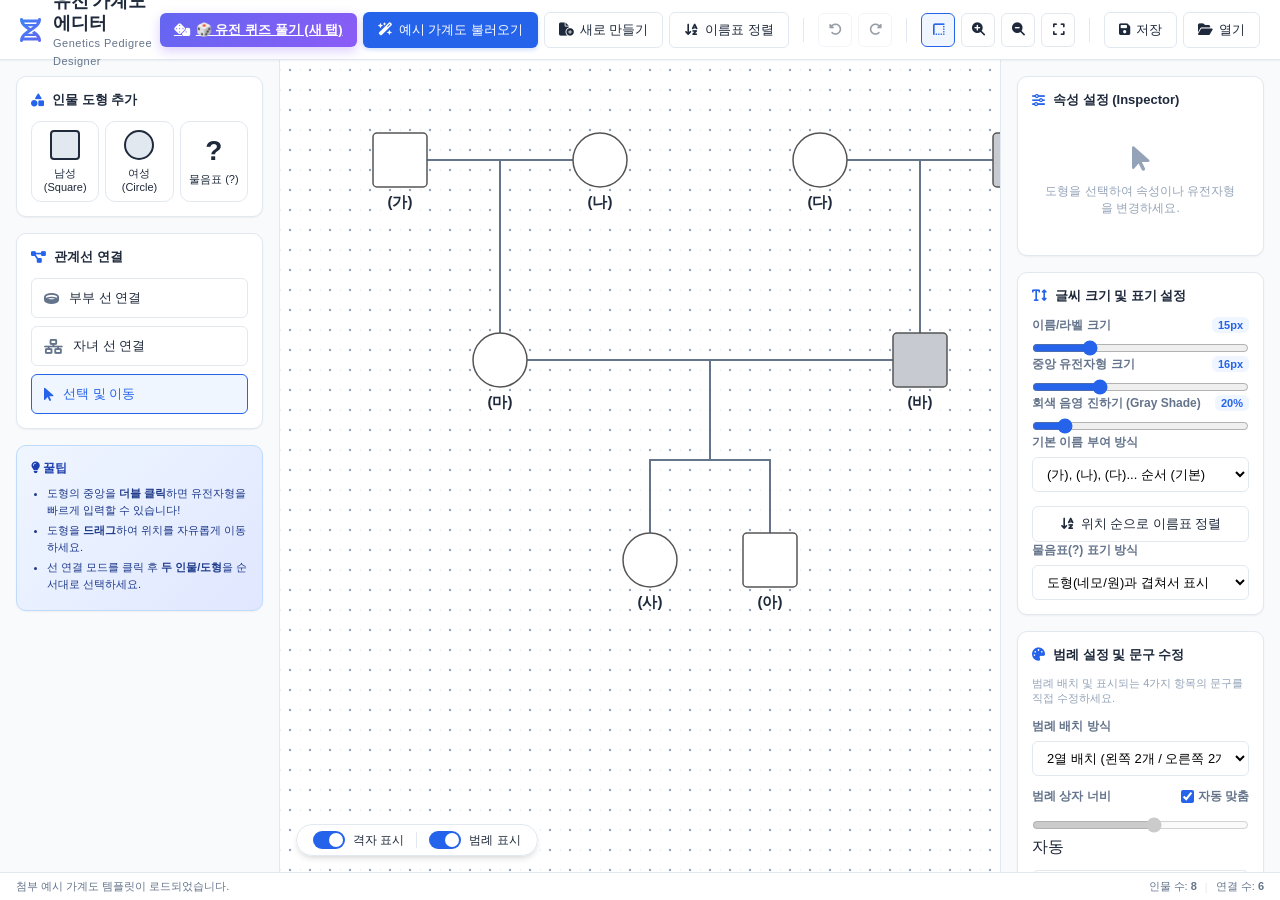
==== commit 7dee9321: "update" ====
--- a/index.html
+++ b/index.html
@@ -34,6 +34,9 @@
           </button>
           <button id="btn-clear" class="btn btn-outline" title="새 가계도">
             <i class="fa-solid fa-file-circle-plus"></i> 새로 만들기
+          </button>
+          <button id="btn-reorder-labels" class="btn btn-outline" title="왼쪽 상단부터 위치 순서대로 이름표 (가),(나)... 일괄 정렬">
+            <i class="fa-solid fa-arrow-down-a-z"></i> 이름표 정렬
           </button>
         </div>
 
@@ -365,6 +368,9 @@
               <option value="korean" selected>(가), (나), (다)... 순서 (기본)</option>
               <option value="number">1, 2, 3... 순서</option>
             </select>
+            <button id="btn-reorder-labels-side" class="btn btn-outline btn-block mt-2" style="margin-top: 8px; width: 100%;" title="왼쪽 상단부터 위치 순서대로 이름표 일괄 재정렬">
+              <i class="fa-solid fa-arrow-down-a-z"></i> 위치 순으로 이름표 정렬
+            </button>
           </div>
           <div class="form-group">
             <label for="select-question-style">물음표(?) 표기 방식</label>
--- a/styles.css
+++ b/styles.css
@@ -1788,6 +1788,117 @@
   text-align: center;
 }
 
+/* Floating Legend Modal Trigger Button in Bottom-Right of Canvas Stage */
+.btn-legend-modal-trigger {
+  position: absolute;
+  bottom: 12px;
+  right: 12px;
+  background: rgba(255, 255, 255, 0.95);
+  color: var(--text-primary);
+  border: 1px solid var(--border-color);
+  box-shadow: 0 4px 12px rgba(0, 0, 0, 0.12);
+  border-radius: 20px;
+  padding: 6px 14px;
+  font-size: 13px;
+  font-weight: 700;
+  cursor: pointer;
+  z-index: 100;
+  display: flex;
+  align-items: center;
+  gap: 6px;
+  transition: all 0.2s ease;
+}
+
+.btn-legend-modal-trigger:hover {
+  background: var(--primary-light);
+  color: var(--primary-color);
+  border-color: var(--primary-color);
+  transform: translateY(-2px);
+  box-shadow: 0 6px 16px rgba(37, 99, 235, 0.2);
+}
+
+/* Legend Modal Specific Styles */
+.quiz-legend-card {
+  max-width: 460px;
+  width: 90%;
+  border-radius: var(--radius-lg);
+  overflow: hidden;
+  box-shadow: 0 20px 40px rgba(0, 0, 0, 0.3);
+  background: #ffffff;
+  animation: modalPopIn 0.35s cubic-bezier(0.34, 1.56, 0.64, 1);
+  position: relative;
+  z-index: 10002;
+}
+
+.quiz-modal-header.legend-header {
+  background: linear-gradient(135deg, #2563eb, #1d4ed8);
+}
+
+.quiz-legend-body {
+  padding: 16px 20px;
+}
+
+.legend-swatch-grid {
+  display: flex;
+  flex-direction: column;
+  gap: 10px;
+}
+
+.legend-swatch-item {
+  display: flex;
+  align-items: center;
+  gap: 12px;
+  padding: 10px 14px;
+  background: #f8fafc;
+  border: 1px solid var(--border-color);
+  border-radius: var(--radius-md);
+}
+
+#quiz-canvas {
+  touch-action: none;
+}
+
+.legend-swatch-icon {
+  width: 30px;
+  height: 30px;
+  border: 2px solid #1e293b;
+  flex-shrink: 0;
+  box-shadow: 0 1px 3px rgba(0, 0, 0, 0.15);
+}
+
+.legend-swatch-icon.female {
+  border-radius: 50%;
+}
+
+.legend-swatch-icon.male {
+  border-radius: 4px;
+}
+
+.legend-swatch-icon.white {
+  background: #ffffff;
+}
+
+.legend-swatch-icon.gray {
+  background: hsl(215, 10%, 80%);
+}
+
+.legend-swatch-info {
+  display: flex;
+  flex-direction: column;
+  gap: 2px;
+  text-align: left;
+}
+
+.legend-swatch-info strong {
+  font-size: 14px;
+  color: var(--text-primary);
+}
+
+.legend-swatch-info span {
+  font-size: 12px;
+  color: var(--text-secondary);
+}
+
 /* Quiz Completion Modal & Confetti Canvas */
 .modal-overlay {
   position: fixed;
@@ -2078,6 +2189,14 @@
     border-radius: 20px;
   }
 
+  /* Floating Legend Button on Mobile Canvas */
+  .btn-legend-modal-trigger {
+    bottom: 8px;
+    right: 8px;
+    padding: 5px 12px;
+    font-size: 12px;
+  }
+
   /* Canvas Zoom Tools on Mobile */
   .canvas-zoom-tools {
     bottom: 8px;
